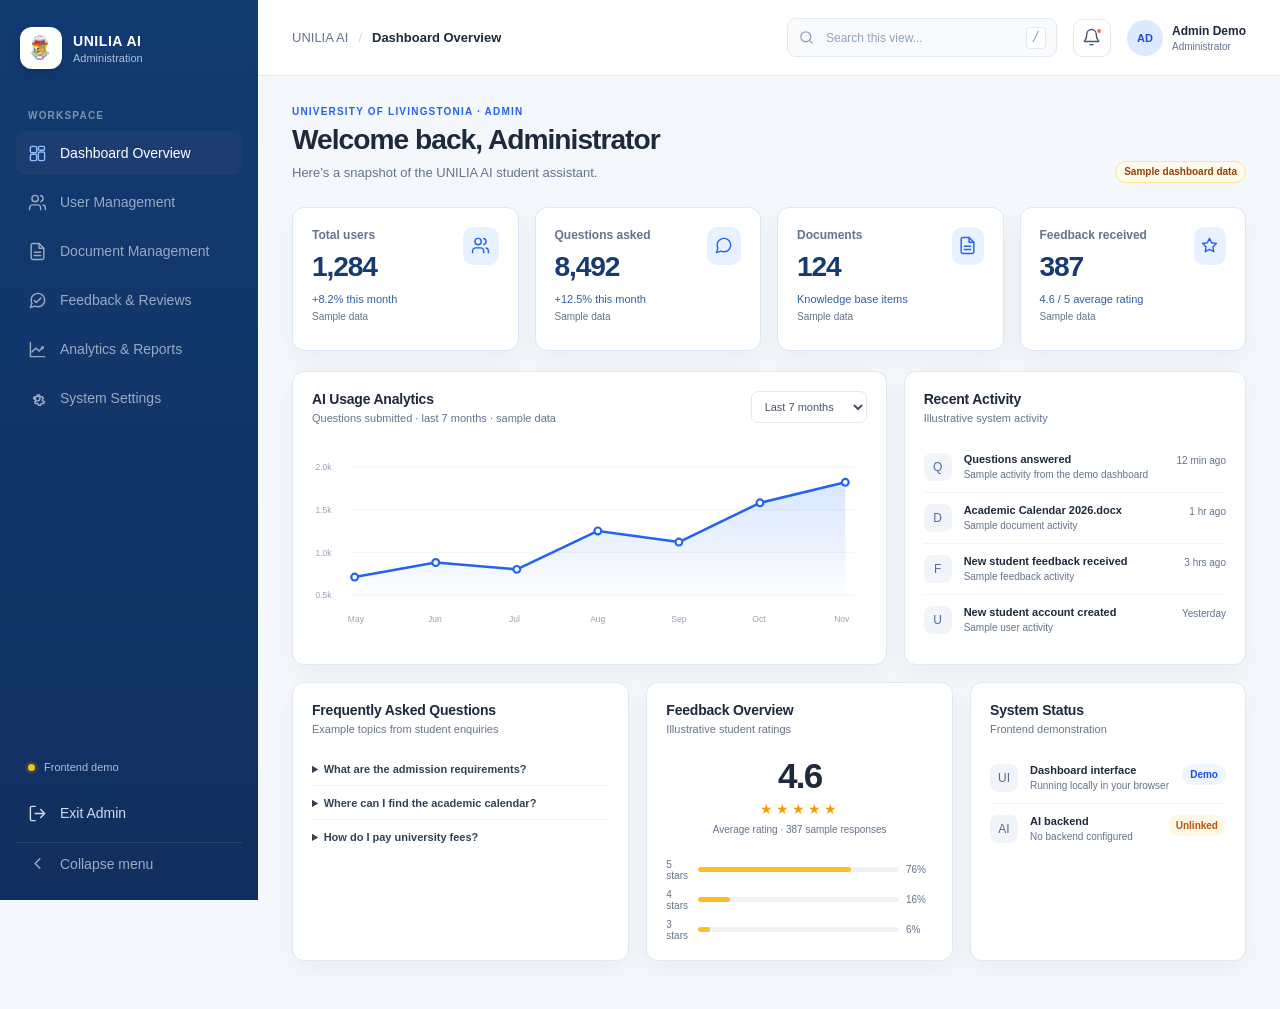
==== frontend/admin.html @ 66f8333d "Initial commit" ====
<!DOCTYPE html>
<html lang="en">
<head>
    <meta charset="UTF-8">
    <meta name="viewport" content="width=device-width, initial-scale=1.0">
    <meta name="theme-color" content="#F4F7FB">
    <title>Admin Dashboard | UNILIA AI</title>
    <link rel="stylesheet" href="admin.css">
</head>
<body>
    <div class="admin-shell" id="adminShell">
        <aside class="admin-sidebar" id="adminSidebar" aria-label="Administrator navigation">
            <a class="admin-brand" href="admin.html" aria-label="UNILIA AI administration">
                <span class="brand-mark" aria-hidden="true"><img src="images/unilia-logo.png" alt=""></span>
                <span class="brand-copy"><strong>UNILIA AI</strong><small>Administration</small></span>
            </a>

            <div class="sidebar-label">WORKSPACE</div>
            <nav class="admin-nav" aria-label="Dashboard sections">
                <button class="nav-item is-active" type="button" data-view="overview" title="Dashboard Overview" aria-current="page">
                    <svg viewBox="0 0 24 24" aria-hidden="true"><rect x="3" y="3" width="8" height="8" rx="2"/><rect x="13" y="3" width="8" height="5" rx="2"/><rect x="13" y="10" width="8" height="11" rx="2"/><rect x="3" y="13" width="8" height="8" rx="2"/></svg><span>Dashboard Overview</span>
                </button>
                <button class="nav-item" type="button" data-view="users" title="User Management">
                    <svg viewBox="0 0 24 24" aria-hidden="true"><path d="M16 21v-2a4 4 0 0 0-4-4H6a4 4 0 0 0-4 4v2"/><circle cx="9" cy="7" r="4"/><path d="M22 21v-2a4 4 0 0 0-3-3.87M16 3.13a4 4 0 0 1 0 7.75"/></svg><span>User Management</span>
                </button>
                <button class="nav-item" type="button" data-view="documents" title="Document Management">
                    <svg viewBox="0 0 24 24" aria-hidden="true"><path d="M14 2H6a2 2 0 0 0-2 2v16a2 2 0 0 0 2 2h12a2 2 0 0 0 2-2V8z"/><path d="M14 2v6h6M8 13h8M8 17h8"/></svg><span>Document Management</span>
                </button>
                <button class="nav-item" type="button" data-view="feedback" title="Feedback &amp; Reviews">
                    <svg viewBox="0 0 24 24" aria-hidden="true"><path d="M21 11.5a8.4 8.4 0 0 1-.9 3.8 8.5 8.5 0 0 1-7.6 4.7 8.4 8.4 0 0 1-3.8-.9L3 21l1.9-5.7a8.4 8.4 0 0 1-.9-3.8 8.5 8.5 0 0 1 4.7-7.6 8.4 8.4 0 0 1 3.8-.9h.5a8.5 8.5 0 0 1 8 8z"/><path d="m8 12 2.5 2.5L16 9"/></svg><span>Feedback &amp; Reviews</span>
                </button>
                <button class="nav-item" type="button" data-view="analytics" title="Analytics &amp; Reports">
                    <svg viewBox="0 0 24 24" aria-hidden="true"><path d="M3 3v18h18"/><path d="m19 9-5 5-4-4-5 5"/><path d="M17 9h2v2"/></svg><span>Analytics &amp; Reports</span>
                </button>
                <button class="nav-item" type="button" data-view="settings" title="System Settings">
                    <svg viewBox="0 0 24 24" aria-hidden="true"><circle cx="12" cy="12" r="3"/><path d="m19.4 15 .1.1 1.4 1.1-1.4 2.4-1.7-.6a8 8 0 0 1-1.5.9l-.3 1.8h-2.8l-.3-1.8a8 8 0 0 1-1.5-.9l-1.7.6-1.4-2.4 1.4-1.1a7 7 0 0 1 0-1.8L6.9 12l1.4-2.4 1.7.6a8 8 0 0 1 1.5-.9l.3-1.8h2.8l.3 1.8a8 8 0 0 1 1.5.9l1.7-.6 1.4 2.4-1.4 1.1a7 7 0 0 1 0 1.9z"/></svg><span>System Settings</span>
                </button>
            </nav>

            <div class="sidebar-bottom">
                <div class="demo-note"><span class="demo-dot"></span><span>Frontend demo</span></div>
                <a class="nav-item logout-link" href="index.html" title="Return to student site">
                    <svg viewBox="0 0 24 24" aria-hidden="true"><path d="M9 21H5a2 2 0 0 1-2-2V5a2 2 0 0 1 2-2h4"/><path d="m16 17 5-5-5-5M21 12H9"/></svg><span>Exit Admin</span>
                </a>
                <button class="collapse-button" id="collapseSidebar" type="button" aria-label="Collapse sidebar" title="Collapse sidebar">
                    <svg viewBox="0 0 24 24" aria-hidden="true"><path d="m15 18-6-6 6-6"/></svg><span>Collapse menu</span>
                </button>
            </div>
        </aside>

        <div class="sidebar-scrim" id="sidebarScrim"></div>
        <main class="admin-main">
            <header class="topbar">
                <div class="topbar-left">
                    <button class="icon-button mobile-menu-button" id="mobileMenuButton" type="button" aria-label="Open navigation menu" aria-expanded="false">
                        <svg viewBox="0 0 24 24" aria-hidden="true"><path d="M4 6h16M4 12h16M4 18h16"/></svg>
                    </button>
                    <div class="breadcrumb"><span>UNILIA AI</span><span class="breadcrumb-separator">/</span><strong id="currentSection">Dashboard Overview</strong></div>
                </div>
                <div class="topbar-actions">
                    <label class="global-search">
                        <svg viewBox="0 0 24 24" aria-hidden="true"><circle cx="11" cy="11" r="7"/><path d="m20 20-4-4"/></svg>
                        <input id="globalSearch" type="search" placeholder="Search this view..." aria-label="Search current dashboard view">
                        <kbd>/</kbd>
                    </label>
                    <div class="notification-wrap">
                        <button class="icon-button notification-button" id="notificationButton" type="button" aria-label="Notifications" aria-expanded="false">
                            <svg viewBox="0 0 24 24" aria-hidden="true"><path d="M18 8a6 6 0 0 0-12 0c0 7-3 7-3 9h18c0-2-3-2-3-9M10 21h4"/></svg><span class="notification-indicator"></span>
                        </button>
                        <section class="notification-popover" id="notificationPopover" hidden aria-label="Notifications">
                            <div class="popover-heading"><strong>Notifications</strong><span class="sample-pill">Sample</span></div>
                            <p class="notification-empty">You’re all caught up. New system notifications will appear here when connected to a backend.</p>
                        </section>
                    </div>
                    <div class="admin-profile">
                        <span class="admin-avatar" aria-hidden="true">AD</span>
                        <span class="profile-copy"><strong>Admin Demo</strong><small>Administrator</small></span>
                    </div>
                </div>
            </header>

            <div class="page-content" id="pageContent" tabindex="-1"></div>
            <div class="toast-region" id="toastRegion" aria-live="polite" aria-atomic="true"></div>
        </main>
    </div>

    <dialog class="detail-dialog" id="detailDialog" aria-labelledby="dialogTitle">
        <div class="dialog-content" id="dialogContent"></div>
    </dialog>

    <script src="admin.js"></script>
</body>
</html>
---- frontend/admin.css ----
:root {
    color-scheme: light;
    --admin-bg: #F4F7FB;
    --admin-card: #FFFFFF;
    --admin-blue: #2563EB;
    --admin-blue-light: #E8F1FF;
    --admin-text: #1E293B;
    --admin-muted: #64748B;
    --admin-border: #E2E8F0;
    --admin-sidebar: #123B73;
    --admin-sidebar-muted: #9BAAC2;
    --admin-shadow: 0 8px 24px rgba(15, 23, 42, .045);
    font-family: Inter, "Segoe UI", Arial, sans-serif;
}

* { box-sizing: border-box; }

body {
    margin: 0;
    min-width: 320px;
    background: var(--admin-bg);
    color: var(--admin-text);
    font-size: 14px;
}

button, input, select { font: inherit; }
button, a, select { -webkit-tap-highlight-color: transparent; }
button { cursor: pointer; }
[hidden] { display: none !important; }

.admin-shell { min-height: 100vh; }

.admin-sidebar {
    position: fixed;
    inset: 0 auto 0 0;
    z-index: 20;
    display: flex;
    flex-direction: column;
    width: 258px;
    padding: 24px 16px 16px;
    background: linear-gradient(180deg, #123B73 0%, #102F5E 100%);
    color: #fff;
    transition: width .22s ease, transform .22s ease;
}

.admin-brand {
    display: flex;
    align-items: center;
    gap: 11px;
    min-height: 48px;
    margin: 0 4px 38px;
    color: inherit;
    text-decoration: none;
    white-space: nowrap;
}

.brand-mark {
    display: grid;
    width: 42px;
    height: 42px;
    flex: 0 0 42px;
    place-items: center;
    border-radius: 12px;
    padding: 3px;
    background: #FFFFFF;
    box-shadow: 0 4px 12px rgba(4, 25, 55, .18);
}
.brand-mark img {
    display: block;
    width: 100%;
    height: 100%;
    object-fit: contain;
}

.brand-copy, .profile-copy { display: grid; gap: 3px; }
.brand-copy strong { font-size: 14px; letter-spacing: .04em; }
.brand-copy small { color: #AFC0D8; font-size: 11px; }
.sidebar-label { padding: 0 12px 10px; color: #8292AB; font-size: 10px; font-weight: 700; letter-spacing: .12em; }
.admin-nav { display: grid; gap: 5px; }

.nav-item {
    display: flex;
    align-items: center;
    width: 100%;
    min-height: 44px;
    gap: 13px;
    padding: 0 12px;
    border: 0;
    border-radius: 9px;
    background: transparent;
    color: var(--admin-sidebar-muted);
    text-align: left;
    text-decoration: none;
    white-space: nowrap;
    transition: color .16s ease, background .16s ease;
}

.nav-item svg, .collapse-button svg {
    width: 19px;
    height: 19px;
    flex: 0 0 19px;
    fill: none;
    stroke: currentColor;
    stroke-width: 1.8;
    stroke-linecap: round;
    stroke-linejoin: round;
}

.nav-item:hover { background: rgba(255,255,255,.07); color: #fff; }
.nav-item.is-active { background: #1D3D70; color: #fff; }
.nav-item.is-active svg { color: #91BCFF; }
.sidebar-bottom { display: grid; gap: 7px; margin-top: auto; }
.demo-note { display: flex; align-items: center; gap: 9px; padding: 11px 12px; color: #AFC0D8; font-size: 11px; white-space: nowrap; }
.demo-dot { width: 7px; height: 7px; border-radius: 50%; background: #FBBF24; box-shadow: 0 0 0 3px rgba(251,191,36,.12); }
.logout-link { color: #D1DAE8; }
.collapse-button { display: flex; align-items: center; gap: 13px; min-height: 42px; padding: 0 12px; border: 0; border-top: 1px solid rgba(255,255,255,.1); background: transparent; color: var(--admin-sidebar-muted); text-align: left; }
.collapse-button:hover { color: #fff; }

.admin-main { min-height: 100vh; margin-left: 258px; transition: margin-left .22s ease; }
.topbar { position: sticky; top: 0; z-index: 10; display: flex; align-items: center; justify-content: space-between; min-height: 76px; gap: 20px; padding: 12px 34px; border-bottom: 1px solid var(--admin-border); background: rgba(255,255,255,.94); backdrop-filter: blur(12px); }
.topbar-left, .topbar-actions, .breadcrumb { display: flex; align-items: center; }
.topbar-left { min-width: 0; gap: 14px; }
.breadcrumb { gap: 10px; color: var(--admin-muted); font-size: 13px; white-space: nowrap; }
.breadcrumb strong { overflow: hidden; color: var(--admin-text); font-weight: 650; text-overflow: ellipsis; }
.breadcrumb-separator { color: #CBD5E1; }
.topbar-actions { gap: 16px; }

.global-search { display: flex; align-items: center; width: min(270px, 24vw); height: 39px; gap: 9px; padding: 0 10px; border: 1px solid var(--admin-border); border-radius: 9px; background: #F8FAFC; color: #94A3B8; }
.global-search svg { width: 17px; height: 17px; flex: 0 0 17px; fill: none; stroke: currentColor; stroke-width: 1.8; stroke-linecap: round; }
.global-search input { width: 100%; min-width: 0; border: 0; outline: 0; background: transparent; color: var(--admin-text); font-size: 12px; }
.global-search input::placeholder { color: #94A3B8; }
.global-search:focus-within { border-color: #93B4FA; box-shadow: 0 0 0 3px rgba(37,99,235,.08); }
kbd { padding: 2px 5px; border: 1px solid #E2E8F0; border-radius: 4px; background: #fff; color: #94A3B8; font: 10px inherit; }
.icon-button { position: relative; display: grid; width: 38px; height: 38px; flex: 0 0 38px; place-items: center; border: 1px solid var(--admin-border); border-radius: 9px; background: #fff; color: #475569; }
.icon-button:hover { background: #F8FAFC; color: var(--admin-blue); }
.icon-button svg { width: 19px; height: 19px; fill: none; stroke: currentColor; stroke-width: 1.8; stroke-linecap: round; stroke-linejoin: round; }
.notification-indicator { position: absolute; top: 8px; right: 8px; width: 6px; height: 6px; border: 1px solid #fff; border-radius: 50%; background: #F97362; }
.notification-wrap { position: relative; }
.notification-popover { position: absolute; top: 48px; right: 0; z-index: 30; width: min(320px, calc(100vw - 32px)); padding: 16px; border: 1px solid var(--admin-border); border-radius: 12px; background: #fff; box-shadow: 0 16px 40px rgba(15,23,42,.14); }
.popover-heading { display: flex; align-items: center; justify-content: space-between; }
.notification-empty { margin: 15px 0 2px; color: var(--admin-muted); font-size: 12px; line-height: 1.6; }
.admin-profile { display: flex; align-items: center; gap: 9px; white-space: nowrap; }
.admin-avatar { display: grid; width: 36px; height: 36px; place-items: center; border-radius: 50%; background: #DBEAFE; color: #1D4ED8; font-size: 11px; font-weight: 750; }
.profile-copy strong { font-size: 12px; }
.profile-copy small { color: var(--admin-muted); font-size: 10px; }
.mobile-menu-button { display: none; }

.page-content { width: min(100%, 1500px); margin: 0 auto; padding: 30px 34px 48px; outline: 0; }
.page-heading { display: flex; align-items: flex-end; justify-content: space-between; gap: 20px; margin-bottom: 24px; }
.eyebrow { margin: 0 0 7px; color: var(--admin-blue); font-size: 10px; font-weight: 750; letter-spacing: .12em; text-transform: uppercase; }
h1, h2, h3, p { margin-top: 0; }
h1 { margin-bottom: 7px; font-size: clamp(23px, 2.2vw, 29px); letter-spacing: -.035em; }
.page-heading p:not(.eyebrow) { margin: 0; color: var(--admin-muted); font-size: 13px; line-height: 1.5; }
.sample-pill { display: inline-flex; align-items: center; min-height: 22px; padding: 0 8px; border: 1px solid #FDE68A; border-radius: 20px; background: #FFFBEB; color: #92400E; font-size: 10px; font-weight: 650; white-space: nowrap; }
.heading-actions { display: flex; flex-wrap: wrap; gap: 9px; }
.button { display: inline-flex; align-items: center; justify-content: center; min-height: 38px; gap: 8px; padding: 0 13px; border: 1px solid var(--admin-border); border-radius: 8px; background: #fff; color: #334155; font-size: 12px; font-weight: 650; text-decoration: none; transition: background .16s ease, border-color .16s ease, transform .16s ease; }
.button:hover { border-color: #B7CCF7; background: #F8FAFF; transform: translateY(-1px); }
.button-primary { border-color: var(--admin-blue); background: var(--admin-blue); color: #fff; }
.button-primary:hover { border-color: #1D4ED8; background: #1D4ED8; color: #fff; }
.button svg { width: 16px; height: 16px; fill: none; stroke: currentColor; stroke-width: 1.8; stroke-linecap: round; stroke-linejoin: round; }

.stats-grid { display: grid; grid-template-columns: repeat(4, minmax(0, 1fr)); gap: 16px; margin-bottom: 20px; }
.stat-card, .panel, .table-card { border: 1px solid var(--admin-border); border-radius: 12px; background: var(--admin-card); box-shadow: var(--admin-shadow); }
.stat-card {
    display: flex;
    align-items: flex-start;
    justify-content: space-between;
    min-width: 0;
    min-height: 144px;
    gap: 12px;
    padding: 19px;
    border-color: #DCE7F5;
    text-align: left;
    transition: border-color .18s ease, box-shadow .18s ease, transform .18s ease;
}
.stat-card:hover {
    transform: translateY(-2px);
    border-color: #AFC9F4;
    box-shadow: 0 12px 26px rgba(37, 99, 235, .09);
}
.stat-card:focus-visible {
    outline: 3px solid rgba(37, 99, 235, .28);
    outline-offset: 2px;
}
.stat-card-copy { display: grid; min-width: 0; gap: 9px; }
.stat-label { display: block; color: var(--admin-muted); font-size: 12px; font-weight: 650; line-height: 1.35; }
.stat-value { display: block; margin: 0; color: #163B70; font-size: clamp(25px, 2.2vw, 31px); font-weight: 750; letter-spacing: -.04em; line-height: 1.1; overflow-wrap: anywhere; }
.stat-support { display: flex; flex-wrap: wrap; align-items: baseline; gap: 3px 7px; min-width: 0; line-height: 1.4; }
.stat-change { color: #315F9D; font-size: 11px; overflow-wrap: anywhere; }
.stat-sample { color: var(--admin-muted); font-size: 10px; }
.stat-icon { display: grid; width: 38px; height: 38px; place-items: center; border-radius: 10px; background: var(--admin-blue-light); color: var(--admin-blue); }
.stat-icon svg { width: 19px; height: 19px; fill: none; stroke: currentColor; stroke-width: 1.8; stroke-linecap: round; stroke-linejoin: round; }
.dashboard-grid { display: grid; grid-template-columns: minmax(0, 1.65fr) minmax(270px, .95fr); gap: 17px; margin-bottom: 17px; }
.panel { min-width: 0; padding: 19px; }
.panel-heading { display: flex; align-items: flex-start; justify-content: space-between; gap: 12px; margin-bottom: 18px; }
.panel-heading h2, .panel-heading h3 { margin: 0; font-size: 14px; letter-spacing: -.015em; }
.panel-heading p { margin: 5px 0 0; color: var(--admin-muted); font-size: 11px; }
.select-small, .category-select { min-height: 32px; padding: 0 9px; border: 1px solid var(--admin-border); border-radius: 7px; background: #fff; color: #475569; font-size: 11px; }
.chart-wrap { width: 100%; overflow: hidden; }
.chart-svg { display: block; width: 100%; height: auto; min-height: 195px; }
.chart-gridline { stroke: #EDF1F6; stroke-width: 1; }
.chart-axis-label { fill: #94A3B8; font: 10px Inter, "Segoe UI", sans-serif; }
.chart-area { fill: url(#chartFill); }
.chart-line { fill: none; stroke: #2563EB; stroke-width: 3; stroke-linecap: round; stroke-linejoin: round; }
.chart-dot { fill: #fff; stroke: #2563EB; stroke-width: 2.5; }
.chart-tooltip { fill: #1E293B; font: 10px Inter, "Segoe UI", sans-serif; }
.activity-list { display: grid; }
.activity-item { display: grid; grid-template-columns: 30px minmax(0,1fr) auto; align-items: start; gap: 10px; padding: 11px 0; border-bottom: 1px solid #F1F4F8; }
.activity-item:last-child { border-bottom: 0; }
.activity-icon { display: grid; width: 28px; height: 28px; place-items: center; border-radius: 8px; background: #F1F5F9; color: #4F6B96; font-size: 12px; }
.activity-copy { min-width: 0; }
.activity-copy strong { display: block; overflow: hidden; font-size: 11px; font-weight: 630; text-overflow: ellipsis; white-space: nowrap; }
.activity-copy small, .activity-time { color: var(--admin-muted); font-size: 10px; }
.activity-time { padding-top: 2px; white-space: nowrap; }
.dashboard-lower { display: grid; grid-template-columns: 1.1fr 1fr .9fr; gap: 17px; }
.faq-list { display: grid; gap: 1px; }
.faq-list details { border-bottom: 1px solid #EEF2F7; }
.faq-list details:last-child { border-bottom: 0; }
.faq-list summary { padding: 10px 0; color: #334155; font-size: 11px; font-weight: 620; cursor: pointer; }
.faq-list details p { margin: -2px 0 11px; color: var(--admin-muted); font-size: 10px; line-height: 1.55; }
.feedback-summary { display: grid; justify-items: center; padding: 3px 0 9px; }
.rating-number { margin: 0; color: #1E293B; font-size: 35px; font-weight: 750; letter-spacing: -.05em; }
.rating-stars { margin: 5px 0 7px; color: #F59E0B; letter-spacing: 3px; }
.rating-caption { color: var(--admin-muted); font-size: 10px; }
.rating-bars { display: grid; width: 100%; gap: 8px; margin-top: 15px; }
.rating-row { display: grid; grid-template-columns: 25px 1fr 27px; align-items: center; gap: 7px; color: var(--admin-muted); font-size: 10px; }
.rating-track { height: 5px; overflow: hidden; border-radius: 8px; background: #EEF2F7; }
.rating-fill { height: 100%; border-radius: inherit; background: #FBBF24; }

.table-card { overflow: hidden; }
.table-toolbar { display: flex; align-items: center; justify-content: space-between; gap: 12px; padding: 15px 17px; border-bottom: 1px solid var(--admin-border); }
.table-toolbar p { margin: 0; color: var(--admin-muted); font-size: 11px; }
.table-scroll { overflow-x: auto; }
table { width: 100%; border-collapse: collapse; text-align: left; white-space: nowrap; }
th { padding: 11px 16px; background: #F8FAFC; color: #64748B; font-size: 10px; font-weight: 700; letter-spacing: .045em; text-transform: uppercase; }
td { padding: 12px 16px; border-top: 1px solid #F0F3F7; color: #475569; font-size: 11px; }
tbody tr:hover { background: #FBFDFF; }
.person-cell, .file-cell { display: flex; align-items: center; gap: 9px; }
.person-avatar { display: grid; width: 30px; height: 30px; flex: 0 0 30px; place-items: center; border-radius: 50%; background: #E8F1FF; color: #2563EB; font-size: 9px; font-weight: 750; }
.person-cell strong, .file-cell strong { display: block; color: #1E293B; font-size: 11px; font-weight: 650; }
.person-cell small, .file-cell small { display: block; margin-top: 3px; color: #94A3B8; font-size: 10px; }
.status-pill { display: inline-flex; align-items: center; min-height: 21px; padding: 0 8px; border-radius: 20px; background: #ECFDF3; color: #15803D; font-size: 10px; font-weight: 650; }
.status-pill.pending { background: #FFF7E6; color: #B45309; }
.status-pill.inactive { background: #F1F5F9; color: #64748B; }
.status-pill.info { background: #EFF6FF; color: #1D4ED8; }
.row-action { display: inline-flex; align-items: center; min-height: 28px; padding: 0 8px; border: 1px solid transparent; border-radius: 6px; background: transparent; color: var(--admin-blue); font-size: 10px; font-weight: 650; }
.row-action:hover { border-color: #DBEAFE; background: #EFF6FF; }
.row-action.danger { color: #DC2626; }
.row-action.danger:hover { border-color: #FECACA; background: #FEF2F2; }
.row-actions { display: flex; align-items: center; gap: 4px; }
.table-empty { padding: 36px 20px; color: var(--admin-muted); text-align: center; }
.table-empty strong { display: block; margin-bottom: 5px; color: #334155; font-size: 12px; }
.table-empty p { margin: 0; font-size: 11px; }
.file-type { display: inline-grid; min-width: 35px; height: 23px; place-items: center; border-radius: 5px; background: #FFF1F2; color: #BE123C; font-size: 9px; font-weight: 750; }
.file-type.doc { background: #EFF6FF; color: #1D4ED8; }
.file-type.txt { background: #F1F5F9; color: #475569; }
.upload-zone { display: flex; align-items: center; justify-content: space-between; gap: 16px; margin-bottom: 17px; padding: 17px; border: 1px dashed #B8C9E2; border-radius: 11px; background: #FAFCFF; }
.upload-copy { display: flex; align-items: center; gap: 12px; }
.upload-icon { display: grid; width: 38px; height: 38px; flex: 0 0 38px; place-items: center; border-radius: 10px; background: var(--admin-blue-light); color: var(--admin-blue); }
.upload-icon svg { width: 19px; height: 19px; fill: none; stroke: currentColor; stroke-width: 1.8; stroke-linecap: round; stroke-linejoin: round; }
.upload-copy strong { display: block; font-size: 11px; }
.upload-copy small { display: block; margin-top: 4px; color: var(--admin-muted); font-size: 10px; }
.category-select { min-width: 112px; }
.feedback-text { max-width: 430px; overflow: hidden; color: #334155; text-overflow: ellipsis; white-space: nowrap; }
.stars { color: #F59E0B; letter-spacing: 1px; }
.toggle-row { display: flex; align-items: center; justify-content: space-between; gap: 16px; padding: 15px 0; border-bottom: 1px solid #EEF2F7; }
.toggle-row:last-child { border-bottom: 0; }
.toggle-copy strong { display: block; font-size: 12px; }
.toggle-copy small { display: block; max-width: 550px; margin-top: 4px; color: var(--admin-muted); font-size: 10px; line-height: 1.5; }
.switch { position: relative; width: 38px; height: 22px; flex: 0 0 38px; }
.switch input { position: absolute; width: 1px; height: 1px; opacity: 0; }
.switch-track { position: absolute; inset: 0; border-radius: 20px; background: #CBD5E1; transition: background .16s ease; cursor: pointer; }
.switch-track::after { position: absolute; top: 3px; left: 3px; width: 16px; height: 16px; border-radius: 50%; background: #fff; box-shadow: 0 1px 3px #0002; content: ""; transition: transform .16s ease; }
.switch input:checked + .switch-track { background: var(--admin-blue); }
.switch input:checked + .switch-track::after { transform: translateX(16px); }
.switch input:focus-visible + .switch-track { outline: 3px solid #BFDBFE; outline-offset: 2px; }
.setting-field { display: grid; gap: 7px; max-width: 460px; margin: 17px 0; }
.setting-field label { color: #475569; font-size: 11px; font-weight: 650; }
.setting-field input, .setting-field select { min-height: 38px; padding: 0 10px; border: 1px solid var(--admin-border); border-radius: 8px; background: #fff; color: var(--admin-text); }
.muted-note { margin: 13px 0 0; color: var(--admin-muted); font-size: 10px; line-height: 1.6; }
.analytics-kpis { display: grid; grid-template-columns: repeat(3, minmax(0,1fr)); gap: 14px; margin-bottom: 17px; }
.analytics-kpi { padding: 16px; border: 1px solid var(--admin-border); border-radius: 10px; background: #fff; }
.analytics-kpi span { color: var(--admin-muted); font-size: 10px; }
.analytics-kpi strong { display: block; margin-top: 9px; font-size: 22px; }
.bar-chart { display: flex; align-items: end; justify-content: space-around; height: 205px; gap: 14px; padding: 17px 10px 0; border-bottom: 1px solid #E8EDF4; }
.bar-column { display: grid; align-content: end; justify-items: center; width: 100%; height: 100%; gap: 8px; color: var(--admin-muted); font-size: 10px; }
.bar-column i { display: block; width: min(36px, 65%); min-height: 8px; border-radius: 6px 6px 0 0; background: linear-gradient(180deg, #60A5FA, #2563EB); }
.bar-column:nth-child(2n) i { background: linear-gradient(180deg, #93C5FD, #3B82F6); }
.funnel-list { display: grid; gap: 14px; }
.funnel-row { display: grid; grid-template-columns: 105px 1fr 35px; align-items: center; gap: 10px; color: #475569; font-size: 10px; }
.funnel-track { height: 8px; overflow: hidden; border-radius: 9px; background: #EFF3F8; }
.funnel-track i { display: block; height: 100%; border-radius: inherit; background: #60A5FA; }
.detail-dialog { width: min(440px, calc(100vw - 30px)); padding: 0; border: 1px solid var(--admin-border); border-radius: 14px; color: var(--admin-text); box-shadow: 0 24px 70px #0f172a30; }
.detail-dialog::backdrop { background: #0f172a66; backdrop-filter: blur(2px); }
.dialog-content { padding: 22px; }
.dialog-top { display: flex; align-items: flex-start; justify-content: space-between; gap: 10px; margin-bottom: 18px; }
.dialog-top h2 { margin: 0; font-size: 18px; }
.dialog-top p { margin: 5px 0 0; color: var(--admin-muted); font-size: 11px; }
.dialog-close { display: grid; width: 30px; height: 30px; place-items: center; border: 1px solid var(--admin-border); border-radius: 8px; background: #fff; color: #64748B; font-size: 19px; }
.detail-grid { display: grid; grid-template-columns: 1fr 1fr; gap: 13px; }
.detail-item { padding: 11px; border-radius: 8px; background: #F8FAFC; }
.detail-item span { display: block; color: var(--admin-muted); font-size: 9px; text-transform: uppercase; }
.detail-item strong { display: block; margin-top: 5px; font-size: 11px; }
.toast-region { position: fixed; right: 22px; bottom: 20px; z-index: 60; display: grid; gap: 8px; }
.toast { max-width: min(360px, calc(100vw - 32px)); padding: 12px 15px; border: 1px solid #BFDBFE; border-radius: 9px; background: #EFF6FF; color: #1E3A8A; box-shadow: 0 8px 24px #0f172a15; font-size: 11px; line-height: 1.5; animation: toast-in .18s ease-out; }
@keyframes toast-in { from { opacity: 0; transform: translateY(5px); } to { opacity: 1; transform: translateY(0); } }
.sidebar-scrim { display: none; }

.sidebar-collapsed .admin-sidebar { width: 76px; padding-right: 12px; padding-left: 12px; }
.sidebar-collapsed .admin-main { margin-left: 76px; }
.sidebar-collapsed .admin-brand { justify-content: center; margin-right: 0; margin-left: 0; }
.sidebar-collapsed .brand-copy, .sidebar-collapsed .sidebar-label, .sidebar-collapsed .nav-item span, .sidebar-collapsed .demo-note span:not(.demo-dot), .sidebar-collapsed .collapse-button span { display: none; }
.sidebar-collapsed .nav-item { justify-content: center; padding: 0; }
.sidebar-collapsed .collapse-button { justify-content: center; padding: 0; }
.sidebar-collapsed .collapse-button svg { transform: rotate(180deg); }

button:focus-visible, a:focus-visible, select:focus-visible, input:focus-visible { outline: 3px solid #BFDBFE; outline-offset: 2px; }

@media (max-width: 1100px) {
    .admin-sidebar { width: 228px; }
    .admin-main { margin-left: 228px; }
    .dashboard-lower { grid-template-columns: 1fr 1fr; }
    .dashboard-lower > :last-child { grid-column: 1 / -1; }
    .stats-grid { gap: 10px; }
    .stat-card { min-height: 140px; padding: 16px; }
    .topbar { padding-right: 22px; padding-left: 22px; }
    .page-content { padding-right: 22px; padding-left: 22px; }
}

@media (max-width: 800px) {
    .admin-sidebar { width: 76px; padding-right: 12px; padding-left: 12px; }
    .admin-main { margin-left: 76px; }
    .admin-brand { justify-content: center; margin-right: 0; margin-left: 0; }
    .brand-copy, .sidebar-label, .nav-item span, .demo-note span:not(.demo-dot), .collapse-button span { display: none; }
    .nav-item, .collapse-button { justify-content: center; padding: 0; }
    .collapse-button svg { transform: rotate(180deg); }
    .stats-grid { grid-template-columns: repeat(2, minmax(0, 1fr)); }
    .stat-value { font-size: clamp(25px, 4vw, 30px); }
    .dashboard-grid { grid-template-columns: 1fr; }
}

@media (max-width: 600px) {
    .admin-sidebar { width: min(286px, calc(100vw - 56px)); padding: 20px 15px 14px; transform: translateX(-105%); }
    .admin-main, .sidebar-collapsed .admin-main { margin-left: 0; }
    .admin-brand { justify-content: flex-start; margin: 0 4px 30px; }
    .brand-copy, .sidebar-label, .nav-item span, .demo-note span:not(.demo-dot), .collapse-button span { display: initial; }
    .nav-item { justify-content: flex-start; padding: 0 12px; }
    .collapse-button { justify-content: flex-start; padding: 0 12px; }
    .collapse-button svg { transform: none; }
    .sidebar-collapsed .admin-sidebar { width: min(286px, calc(100vw - 56px)); padding-right: 15px; padding-left: 15px; transform: translateX(-105%); }
    .mobile-nav-open .admin-sidebar { transform: translateX(0); }
    .sidebar-scrim { position: fixed; inset: 0; z-index: 19; display: block; background: #0f172a66; opacity: 0; pointer-events: none; transition: opacity .2s ease; }
    .mobile-nav-open .sidebar-scrim { opacity: 1; pointer-events: auto; }
    .topbar { min-height: 64px; gap: 10px; padding: 10px 14px; }
    .mobile-menu-button { display: grid; }
    .breadcrumb { gap: 6px; font-size: 11px; }
    .breadcrumb > span:first-child, .breadcrumb-separator { display: none; }
    .topbar-actions { gap: 8px; }
    .global-search { width: 38px; padding: 0 9px; border-color: transparent; background: transparent; }
    .global-search input, .global-search kbd { display: none; }
    .global-search:focus-within { position: absolute; right: 106px; left: 56px; z-index: 2; width: auto; border-color: #93B4FA; background: #fff; }
    .global-search:focus-within input { display: block; }
    .admin-profile .profile-copy { display: none; }
    .page-content { padding: 23px 14px 35px; }
    .page-heading { align-items: flex-start; flex-direction: column; gap: 14px; margin-bottom: 18px; }
    .heading-actions { width: 100%; }
    .stats-grid { gap: 9px; }
    .stat-card { min-height: 126px; gap: 8px; padding: 13px; }
    .stat-card-copy { gap: 7px; }
    .stat-label { font-size: 11px; }
    .stat-value { font-size: clamp(22px, 7vw, 26px); }
    .stat-change { font-size: 10px; }
    .stat-icon { width: 32px; height: 32px; flex: 0 0 32px; }
    .dashboard-lower { grid-template-columns: 1fr; }
    .dashboard-lower > :last-child { grid-column: auto; }
    .panel { padding: 15px; }
    .upload-zone { align-items: flex-start; flex-direction: column; }
    .upload-zone .button { width: 100%; }
    .analytics-kpis { grid-template-columns: 1fr; gap: 8px; }
    .analytics-kpi { padding: 12px; }
    .analytics-kpi strong { font-size: 19px; }
    .table-toolbar { align-items: flex-start; flex-direction: column; }
}

@media (prefers-reduced-motion: reduce) {
    *, *::before, *::after { scroll-behavior: auto !important; animation-duration: .01ms !important; animation-iteration-count: 1 !important; transition-duration: .01ms !important; }
}
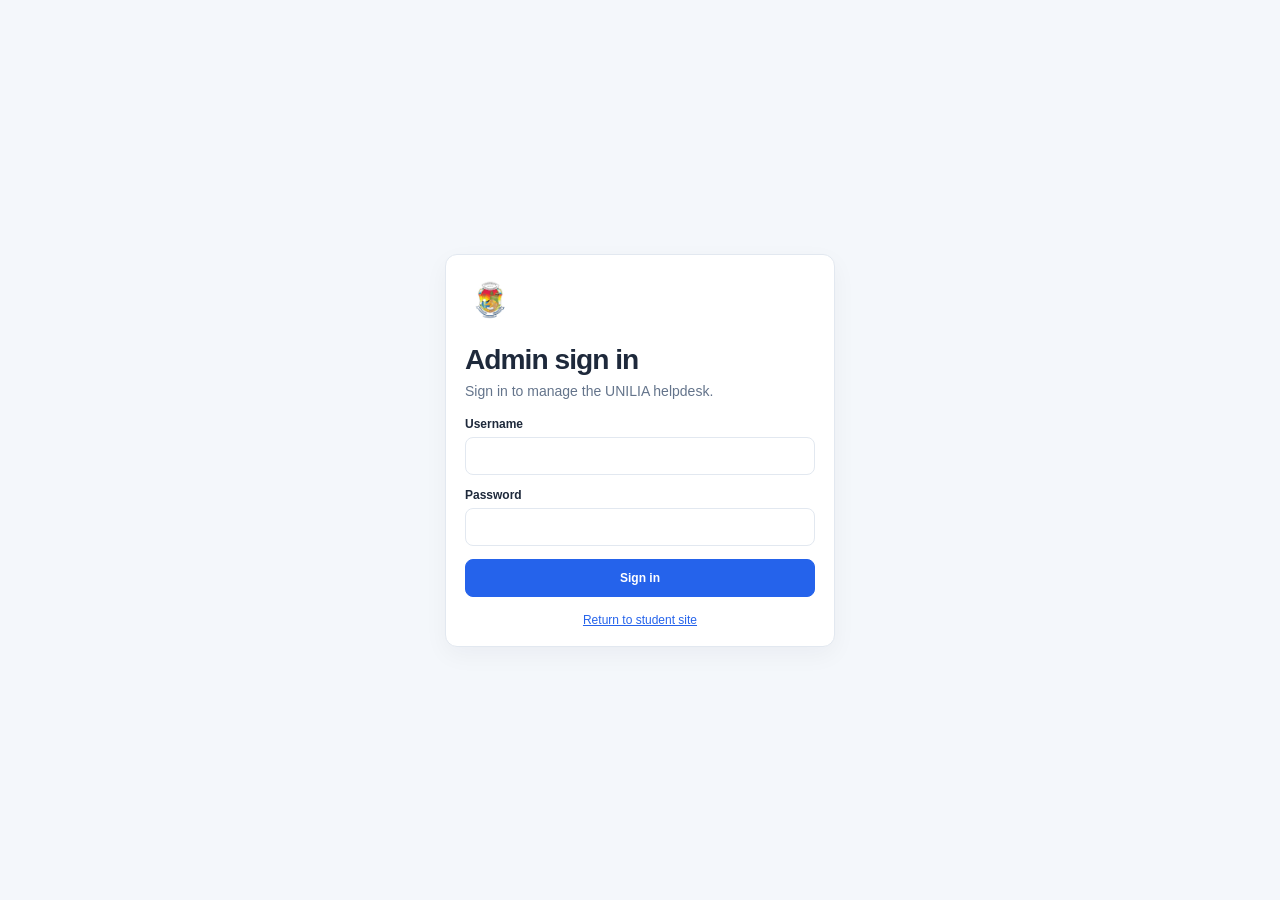
==== commit 909417cc: "backend and flat end" ====
--- a/frontend/admin.html
+++ b/frontend/admin.html
@@ -8,7 +8,26 @@
     <link rel="stylesheet" href="admin.css">
 </head>
 <body>
-    <div class="admin-shell" id="adminShell">
+    <main class="admin-login" id="adminLogin">
+        <form class="panel login-panel" id="adminLoginForm" method="post">
+            <img class="login-logo" src="images/unilia-logo.png" alt="University of Livingstonia">
+            <h1>Admin sign in</h1>
+            <p>Sign in to manage the UNILIA helpdesk.</p>
+            <div class="admin-field">
+                <label for="adminUsername">Username</label>
+                <input id="adminUsername" name="username" autocomplete="username" required>
+            </div>
+            <div class="admin-field">
+                <label for="adminPassword">Password</label>
+                <input id="adminPassword" name="password" type="password" autocomplete="current-password" required>
+            </div>
+            <p class="form-error" id="adminLoginMessage" role="status" hidden></p>
+            <button class="button button-primary" id="signInButton" type="submit">Sign in</button>
+            <a class="login-back" href="index.html">Return to student site</a>
+        </form>
+    </main>
+
+    <div class="admin-shell" id="adminShell" hidden>
         <aside class="admin-sidebar" id="adminSidebar" aria-label="Administrator navigation">
             <a class="admin-brand" href="admin.html" aria-label="UNILIA AI administration">
                 <span class="brand-mark" aria-hidden="true"><img src="images/unilia-logo.png" alt=""></span>
@@ -38,10 +57,9 @@
             </nav>
 
             <div class="sidebar-bottom">
-                <div class="demo-note"><span class="demo-dot"></span><span>Frontend demo</span></div>
-                <a class="nav-item logout-link" href="index.html" title="Return to student site">
-                    <svg viewBox="0 0 24 24" aria-hidden="true"><path d="M9 21H5a2 2 0 0 1-2-2V5a2 2 0 0 1 2-2h4"/><path d="m16 17 5-5-5-5M21 12H9"/></svg><span>Exit Admin</span>
-                </a>
+                <button class="nav-item logout-link" id="adminSignOut" type="button" title="Sign out">
+                    <svg viewBox="0 0 24 24" aria-hidden="true"><path d="M9 21H5a2 2 0 0 1-2-2V5a2 2 0 0 1 2-2h4"/><path d="m16 17 5-5-5-5M21 12H9"/></svg><span>Sign out</span>
+                </button>
                 <button class="collapse-button" id="collapseSidebar" type="button" aria-label="Collapse sidebar" title="Collapse sidebar">
                     <svg viewBox="0 0 24 24" aria-hidden="true"><path d="m15 18-6-6 6-6"/></svg><span>Collapse menu</span>
                 </button>
@@ -68,13 +86,14 @@
                             <svg viewBox="0 0 24 24" aria-hidden="true"><path d="M18 8a6 6 0 0 0-12 0c0 7-3 7-3 9h18c0-2-3-2-3-9M10 21h4"/></svg><span class="notification-indicator"></span>
                         </button>
                         <section class="notification-popover" id="notificationPopover" hidden aria-label="Notifications">
-                            <div class="popover-heading"><strong>Notifications</strong><span class="sample-pill">Sample</span></div>
-                            <p class="notification-empty">You’re all caught up. New system notifications will appear here when connected to a backend.</p>
+                            <div class="popover-heading"><strong>Notifications</strong></div>
+                            <p class="notification-empty" id="notificationMessage"></p>
+                            <button class="row-action" id="notificationFeedback" type="button">Open feedback</button>
                         </section>
                     </div>
                     <div class="admin-profile">
-                        <span class="admin-avatar" aria-hidden="true">AD</span>
-                        <span class="profile-copy"><strong>Admin Demo</strong><small>Administrator</small></span>
+                        <span class="admin-avatar" id="adminInitials" aria-hidden="true">AD</span>
+                        <span class="profile-copy"><strong id="adminProfileName"></strong><small>Administrator</small></span>
                     </div>
                 </div>
             </header>
--- a/frontend/admin.css
+++ b/frontend/admin.css
@@ -23,10 +23,32 @@
     font-size: 14px;
 }
 
-button, input, select { font: inherit; }
+button, input, select, textarea { font: inherit; }
 button, a, select { -webkit-tap-highlight-color: transparent; }
 button { cursor: pointer; }
+button:disabled { opacity: .65; cursor: wait; }
 [hidden] { display: none !important; }
+
+.admin-login { display: grid; min-height: 100vh; place-items: center; padding: 24px; }
+.login-panel { width: min(100%, 390px); }
+.login-panel > p { margin-bottom: 18px; color: var(--admin-muted); }
+.login-panel > .button { width: 100%; }
+.login-logo { display: block; width: 54px; height: 54px; margin-bottom: 16px; object-fit: contain; }
+.login-back { display: block; margin-top: 16px; color: var(--admin-blue); font-size: 12px; text-align: center; }
+.admin-field { display: grid; gap: 6px; margin-bottom: 13px; }
+.admin-field label { font-size: 12px; font-weight: 650; }
+.admin-field input, .admin-field textarea, .admin-field select {
+    width: 100%;
+    min-height: 38px;
+    padding: 8px 10px;
+    border: 1px solid var(--admin-border);
+    border-radius: 8px;
+    background: #fff;
+    color: var(--admin-text);
+}
+.admin-field textarea { resize: vertical; }
+.account-active { display: flex; align-items: center; gap: 8px; margin: 0 0 16px; font-size: 12px; }
+.form-error, .login-panel > .form-error { margin: 0 0 12px; color: #B91C1C; font-size: 12px; line-height: 1.4; }
 
 .admin-shell { min-height: 100vh; }
 
@@ -110,8 +132,6 @@
 .nav-item.is-active { background: #1D3D70; color: #fff; }
 .nav-item.is-active svg { color: #91BCFF; }
 .sidebar-bottom { display: grid; gap: 7px; margin-top: auto; }
-.demo-note { display: flex; align-items: center; gap: 9px; padding: 11px 12px; color: #AFC0D8; font-size: 11px; white-space: nowrap; }
-.demo-dot { width: 7px; height: 7px; border-radius: 50%; background: #FBBF24; box-shadow: 0 0 0 3px rgba(251,191,36,.12); }
 .logout-link { color: #D1DAE8; }
 .collapse-button { display: flex; align-items: center; gap: 13px; min-height: 42px; padding: 0 12px; border: 0; border-top: 1px solid rgba(255,255,255,.1); background: transparent; color: var(--admin-sidebar-muted); text-align: left; }
 .collapse-button:hover { color: #fff; }
@@ -151,12 +171,17 @@
 h1, h2, h3, p { margin-top: 0; }
 h1 { margin-bottom: 7px; font-size: clamp(23px, 2.2vw, 29px); letter-spacing: -.035em; }
 .page-heading p:not(.eyebrow) { margin: 0; color: var(--admin-muted); font-size: 13px; line-height: 1.5; }
-.sample-pill { display: inline-flex; align-items: center; min-height: 22px; padding: 0 8px; border: 1px solid #FDE68A; border-radius: 20px; background: #FFFBEB; color: #92400E; font-size: 10px; font-weight: 650; white-space: nowrap; }
+.data-notice { display: flex; align-items: center; flex-wrap: wrap; gap: 12px; margin-bottom: 16px; color: var(--admin-muted); font-size: 12px; }
+.data-notice p { margin: 0; }
+.analytics-period { display: inline-flex; align-items: center; gap: 7px; color: var(--admin-muted); font-size: 11px; }
+.analytics-caption { margin: 0 0 10px; color: var(--admin-muted); font-size: 12px; }
 .heading-actions { display: flex; flex-wrap: wrap; gap: 9px; }
 .button { display: inline-flex; align-items: center; justify-content: center; min-height: 38px; gap: 8px; padding: 0 13px; border: 1px solid var(--admin-border); border-radius: 8px; background: #fff; color: #334155; font-size: 12px; font-weight: 650; text-decoration: none; transition: background .16s ease, border-color .16s ease, transform .16s ease; }
 .button:hover { border-color: #B7CCF7; background: #F8FAFF; transform: translateY(-1px); }
 .button-primary { border-color: var(--admin-blue); background: var(--admin-blue); color: #fff; }
 .button-primary:hover { border-color: #1D4ED8; background: #1D4ED8; color: #fff; }
+.button-danger { border-color: #B91C1C; background: #B91C1C; color: #fff; }
+.button-danger:hover { border-color: #991B1B; background: #991B1B; color: #fff; }
 .button svg { width: 16px; height: 16px; fill: none; stroke: currentColor; stroke-width: 1.8; stroke-linecap: round; stroke-linejoin: round; }
 
 .stats-grid { display: grid; grid-template-columns: repeat(4, minmax(0, 1fr)); gap: 16px; margin-bottom: 20px; }
@@ -185,9 +210,7 @@
 .stat-card-copy { display: grid; min-width: 0; gap: 9px; }
 .stat-label { display: block; color: var(--admin-muted); font-size: 12px; font-weight: 650; line-height: 1.35; }
 .stat-value { display: block; margin: 0; color: #163B70; font-size: clamp(25px, 2.2vw, 31px); font-weight: 750; letter-spacing: -.04em; line-height: 1.1; overflow-wrap: anywhere; }
-.stat-support { display: flex; flex-wrap: wrap; align-items: baseline; gap: 3px 7px; min-width: 0; line-height: 1.4; }
 .stat-change { color: #315F9D; font-size: 11px; overflow-wrap: anywhere; }
-.stat-sample { color: var(--admin-muted); font-size: 10px; }
 .stat-icon { display: grid; width: 38px; height: 38px; place-items: center; border-radius: 10px; background: var(--admin-blue-light); color: var(--admin-blue); }
 .stat-icon svg { width: 19px; height: 19px; fill: none; stroke: currentColor; stroke-width: 1.8; stroke-linecap: round; stroke-linejoin: round; }
 .dashboard-grid { display: grid; grid-template-columns: minmax(0, 1.65fr) minmax(270px, .95fr); gap: 17px; margin-bottom: 17px; }
@@ -199,11 +222,9 @@
 .chart-wrap { width: 100%; overflow: hidden; }
 .chart-svg { display: block; width: 100%; height: auto; min-height: 195px; }
 .chart-gridline { stroke: #EDF1F6; stroke-width: 1; }
-.chart-axis-label { fill: #94A3B8; font: 10px Inter, "Segoe UI", sans-serif; }
-.chart-area { fill: url(#chartFill); }
+.chart-axis-label { fill: #64748B; font: 11px Inter, "Segoe UI", sans-serif; }
 .chart-line { fill: none; stroke: #2563EB; stroke-width: 3; stroke-linecap: round; stroke-linejoin: round; }
 .chart-dot { fill: #fff; stroke: #2563EB; stroke-width: 2.5; }
-.chart-tooltip { fill: #1E293B; font: 10px Inter, "Segoe UI", sans-serif; }
 .activity-list { display: grid; }
 .activity-item { display: grid; grid-template-columns: 30px minmax(0,1fr) auto; align-items: start; gap: 10px; padding: 11px 0; border-bottom: 1px solid #F1F4F8; }
 .activity-item:last-child { border-bottom: 0; }
@@ -212,20 +233,6 @@
 .activity-copy strong { display: block; overflow: hidden; font-size: 11px; font-weight: 630; text-overflow: ellipsis; white-space: nowrap; }
 .activity-copy small, .activity-time { color: var(--admin-muted); font-size: 10px; }
 .activity-time { padding-top: 2px; white-space: nowrap; }
-.dashboard-lower { display: grid; grid-template-columns: 1.1fr 1fr .9fr; gap: 17px; }
-.faq-list { display: grid; gap: 1px; }
-.faq-list details { border-bottom: 1px solid #EEF2F7; }
-.faq-list details:last-child { border-bottom: 0; }
-.faq-list summary { padding: 10px 0; color: #334155; font-size: 11px; font-weight: 620; cursor: pointer; }
-.faq-list details p { margin: -2px 0 11px; color: var(--admin-muted); font-size: 10px; line-height: 1.55; }
-.feedback-summary { display: grid; justify-items: center; padding: 3px 0 9px; }
-.rating-number { margin: 0; color: #1E293B; font-size: 35px; font-weight: 750; letter-spacing: -.05em; }
-.rating-stars { margin: 5px 0 7px; color: #F59E0B; letter-spacing: 3px; }
-.rating-caption { color: var(--admin-muted); font-size: 10px; }
-.rating-bars { display: grid; width: 100%; gap: 8px; margin-top: 15px; }
-.rating-row { display: grid; grid-template-columns: 25px 1fr 27px; align-items: center; gap: 7px; color: var(--admin-muted); font-size: 10px; }
-.rating-track { height: 5px; overflow: hidden; border-radius: 8px; background: #EEF2F7; }
-.rating-fill { height: 100%; border-radius: inherit; background: #FBBF24; }
 
 .table-card { overflow: hidden; }
 .table-toolbar { display: flex; align-items: center; justify-content: space-between; gap: 12px; padding: 15px 17px; border-bottom: 1px solid var(--admin-border); }
@@ -254,14 +261,8 @@
 .file-type { display: inline-grid; min-width: 35px; height: 23px; place-items: center; border-radius: 5px; background: #FFF1F2; color: #BE123C; font-size: 9px; font-weight: 750; }
 .file-type.doc { background: #EFF6FF; color: #1D4ED8; }
 .file-type.txt { background: #F1F5F9; color: #475569; }
-.upload-zone { display: flex; align-items: center; justify-content: space-between; gap: 16px; margin-bottom: 17px; padding: 17px; border: 1px dashed #B8C9E2; border-radius: 11px; background: #FAFCFF; }
-.upload-copy { display: flex; align-items: center; gap: 12px; }
-.upload-icon { display: grid; width: 38px; height: 38px; flex: 0 0 38px; place-items: center; border-radius: 10px; background: var(--admin-blue-light); color: var(--admin-blue); }
-.upload-icon svg { width: 19px; height: 19px; fill: none; stroke: currentColor; stroke-width: 1.8; stroke-linecap: round; stroke-linejoin: round; }
-.upload-copy strong { display: block; font-size: 11px; }
-.upload-copy small { display: block; margin-top: 4px; color: var(--admin-muted); font-size: 10px; }
 .category-select { min-width: 112px; }
-.feedback-text { max-width: 430px; overflow: hidden; color: #334155; text-overflow: ellipsis; white-space: nowrap; }
+.feedback-text { min-width: 145px; max-width: 350px; color: #334155; line-height: 1.5; overflow-wrap: anywhere; white-space: normal; }
 .stars { color: #F59E0B; letter-spacing: 1px; }
 .toggle-row { display: flex; align-items: center; justify-content: space-between; gap: 16px; padding: 15px 0; border-bottom: 1px solid #EEF2F7; }
 .toggle-row:last-child { border-bottom: 0; }
@@ -282,14 +283,9 @@
 .analytics-kpi { padding: 16px; border: 1px solid var(--admin-border); border-radius: 10px; background: #fff; }
 .analytics-kpi span { color: var(--admin-muted); font-size: 10px; }
 .analytics-kpi strong { display: block; margin-top: 9px; font-size: 22px; }
-.bar-chart { display: flex; align-items: end; justify-content: space-around; height: 205px; gap: 14px; padding: 17px 10px 0; border-bottom: 1px solid #E8EDF4; }
-.bar-column { display: grid; align-content: end; justify-items: center; width: 100%; height: 100%; gap: 8px; color: var(--admin-muted); font-size: 10px; }
-.bar-column i { display: block; width: min(36px, 65%); min-height: 8px; border-radius: 6px 6px 0 0; background: linear-gradient(180deg, #60A5FA, #2563EB); }
-.bar-column:nth-child(2n) i { background: linear-gradient(180deg, #93C5FD, #3B82F6); }
-.funnel-list { display: grid; gap: 14px; }
-.funnel-row { display: grid; grid-template-columns: 105px 1fr 35px; align-items: center; gap: 10px; color: #475569; font-size: 10px; }
-.funnel-track { height: 8px; overflow: hidden; border-radius: 9px; background: #EFF3F8; }
-.funnel-track i { display: block; height: 100%; border-radius: inherit; background: #60A5FA; }
+.top-question-list { display: grid; margin: 0; padding: 0; list-style: none; }
+.top-question-list li { display: flex; justify-content: space-between; gap: 12px; padding: 10px 0; border-bottom: 1px solid #EEF2F7; color: #334155; font-size: 12px; overflow-wrap: anywhere; }
+.top-question-list li:last-child { border-bottom: 0; }
 .detail-dialog { width: min(440px, calc(100vw - 30px)); padding: 0; border: 1px solid var(--admin-border); border-radius: 14px; color: var(--admin-text); box-shadow: 0 24px 70px #0f172a30; }
 .detail-dialog::backdrop { background: #0f172a66; backdrop-filter: blur(2px); }
 .dialog-content { padding: 22px; }
@@ -309,18 +305,16 @@
 .sidebar-collapsed .admin-sidebar { width: 76px; padding-right: 12px; padding-left: 12px; }
 .sidebar-collapsed .admin-main { margin-left: 76px; }
 .sidebar-collapsed .admin-brand { justify-content: center; margin-right: 0; margin-left: 0; }
-.sidebar-collapsed .brand-copy, .sidebar-collapsed .sidebar-label, .sidebar-collapsed .nav-item span, .sidebar-collapsed .demo-note span:not(.demo-dot), .sidebar-collapsed .collapse-button span { display: none; }
+.sidebar-collapsed .brand-copy, .sidebar-collapsed .sidebar-label, .sidebar-collapsed .nav-item span, .sidebar-collapsed .collapse-button span { display: none; }
 .sidebar-collapsed .nav-item { justify-content: center; padding: 0; }
 .sidebar-collapsed .collapse-button { justify-content: center; padding: 0; }
 .sidebar-collapsed .collapse-button svg { transform: rotate(180deg); }
 
-button:focus-visible, a:focus-visible, select:focus-visible, input:focus-visible { outline: 3px solid #BFDBFE; outline-offset: 2px; }
+button:focus-visible, a:focus-visible, select:focus-visible, input:focus-visible, textarea:focus-visible { outline: 3px solid #BFDBFE; outline-offset: 2px; }
 
 @media (max-width: 1100px) {
     .admin-sidebar { width: 228px; }
     .admin-main { margin-left: 228px; }
-    .dashboard-lower { grid-template-columns: 1fr 1fr; }
-    .dashboard-lower > :last-child { grid-column: 1 / -1; }
     .stats-grid { gap: 10px; }
     .stat-card { min-height: 140px; padding: 16px; }
     .topbar { padding-right: 22px; padding-left: 22px; }
@@ -331,7 +325,7 @@
     .admin-sidebar { width: 76px; padding-right: 12px; padding-left: 12px; }
     .admin-main { margin-left: 76px; }
     .admin-brand { justify-content: center; margin-right: 0; margin-left: 0; }
-    .brand-copy, .sidebar-label, .nav-item span, .demo-note span:not(.demo-dot), .collapse-button span { display: none; }
+    .brand-copy, .sidebar-label, .nav-item span, .collapse-button span { display: none; }
     .nav-item, .collapse-button { justify-content: center; padding: 0; }
     .collapse-button svg { transform: rotate(180deg); }
     .stats-grid { grid-template-columns: repeat(2, minmax(0, 1fr)); }
@@ -343,7 +337,7 @@
     .admin-sidebar { width: min(286px, calc(100vw - 56px)); padding: 20px 15px 14px; transform: translateX(-105%); }
     .admin-main, .sidebar-collapsed .admin-main { margin-left: 0; }
     .admin-brand { justify-content: flex-start; margin: 0 4px 30px; }
-    .brand-copy, .sidebar-label, .nav-item span, .demo-note span:not(.demo-dot), .collapse-button span { display: initial; }
+    .brand-copy, .sidebar-label, .nav-item span, .collapse-button span { display: initial; }
     .nav-item { justify-content: flex-start; padding: 0 12px; }
     .collapse-button { justify-content: flex-start; padding: 0 12px; }
     .collapse-button svg { transform: none; }
@@ -371,11 +365,7 @@
     .stat-value { font-size: clamp(22px, 7vw, 26px); }
     .stat-change { font-size: 10px; }
     .stat-icon { width: 32px; height: 32px; flex: 0 0 32px; }
-    .dashboard-lower { grid-template-columns: 1fr; }
-    .dashboard-lower > :last-child { grid-column: auto; }
     .panel { padding: 15px; }
-    .upload-zone { align-items: flex-start; flex-direction: column; }
-    .upload-zone .button { width: 100%; }
     .analytics-kpis { grid-template-columns: 1fr; gap: 8px; }
     .analytics-kpi { padding: 12px; }
     .analytics-kpi strong { font-size: 19px; }
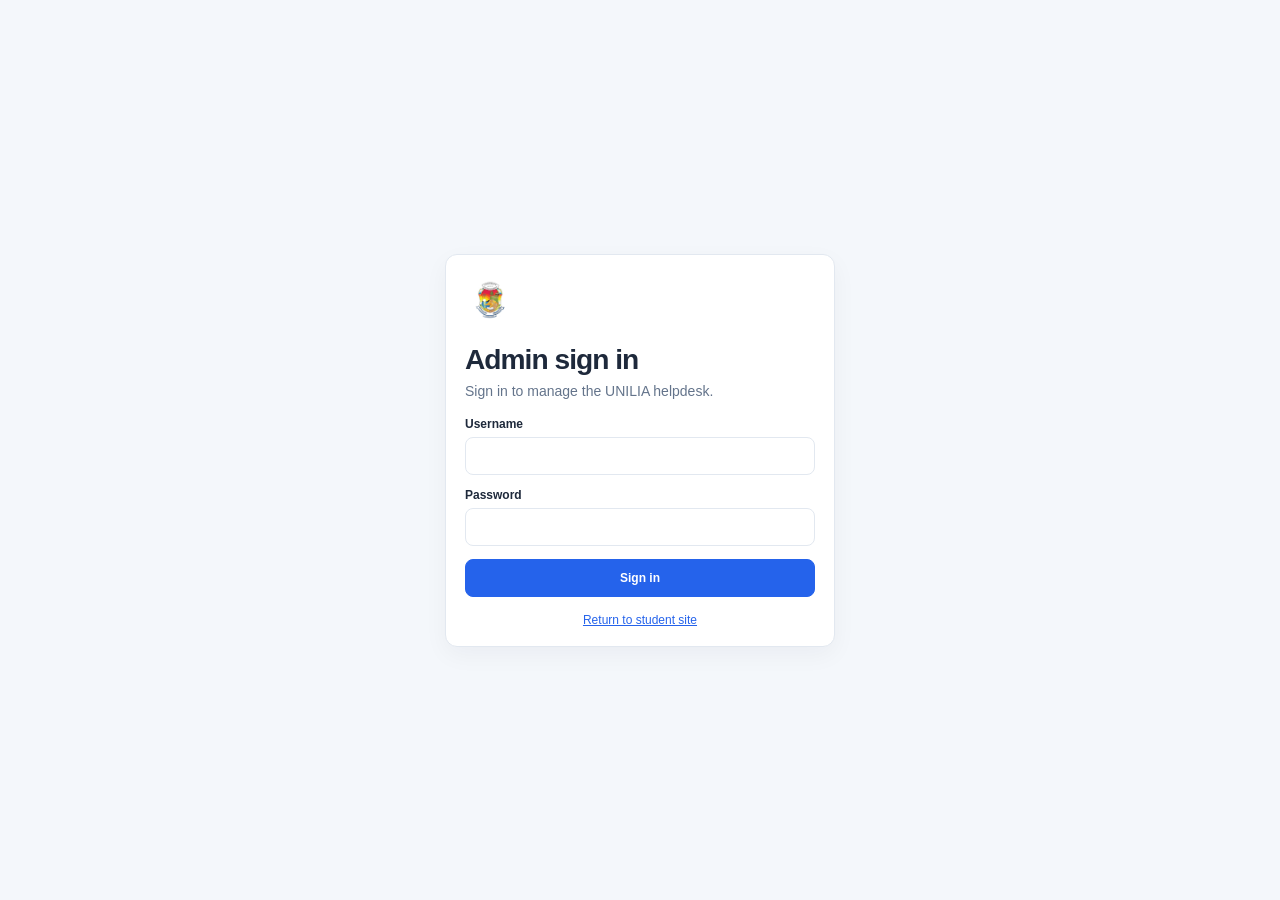
==== commit 7c57eb3a: "fix: session redirect, remove admin footer link, profile view, about text colour Fix 1 (script.js): " ====
--- a/frontend/admin.html
+++ b/frontend/admin.html
@@ -54,6 +54,9 @@
                 <button class="nav-item" type="button" data-view="settings" title="System Settings">
                     <svg viewBox="0 0 24 24" aria-hidden="true"><circle cx="12" cy="12" r="3"/><path d="m19.4 15 .1.1 1.4 1.1-1.4 2.4-1.7-.6a8 8 0 0 1-1.5.9l-.3 1.8h-2.8l-.3-1.8a8 8 0 0 1-1.5-.9l-1.7.6-1.4-2.4 1.4-1.1a7 7 0 0 1 0-1.8L6.9 12l1.4-2.4 1.7.6a8 8 0 0 1 1.5-.9l.3-1.8h2.8l.3 1.8a8 8 0 0 1 1.5.9l1.7-.6 1.4 2.4-1.4 1.1a7 7 0 0 1 0 1.9z"/></svg><span>System Settings</span>
                 </button>
+                <button class="nav-item" type="button" data-view="profile" title="My Profile">
+                    <svg viewBox="0 0 24 24" aria-hidden="true"><circle cx="12" cy="8" r="5"/><path d="M20 21a8 8 0 0 0-16 0"/></svg><span>My Profile</span>
+                </button>
             </nav>
 
             <div class="sidebar-bottom">
@@ -91,7 +94,7 @@
                             <button class="row-action" id="notificationFeedback" type="button">Open feedback</button>
                         </section>
                     </div>
-                    <div class="admin-profile">
+                    <div class="admin-profile" style="cursor:pointer" data-view="profile" title="My Profile" role="button" tabindex="0">
                         <span class="admin-avatar" id="adminInitials" aria-hidden="true">AD</span>
                         <span class="profile-copy"><strong id="adminProfileName"></strong><small>Administrator</small></span>
                     </div>
